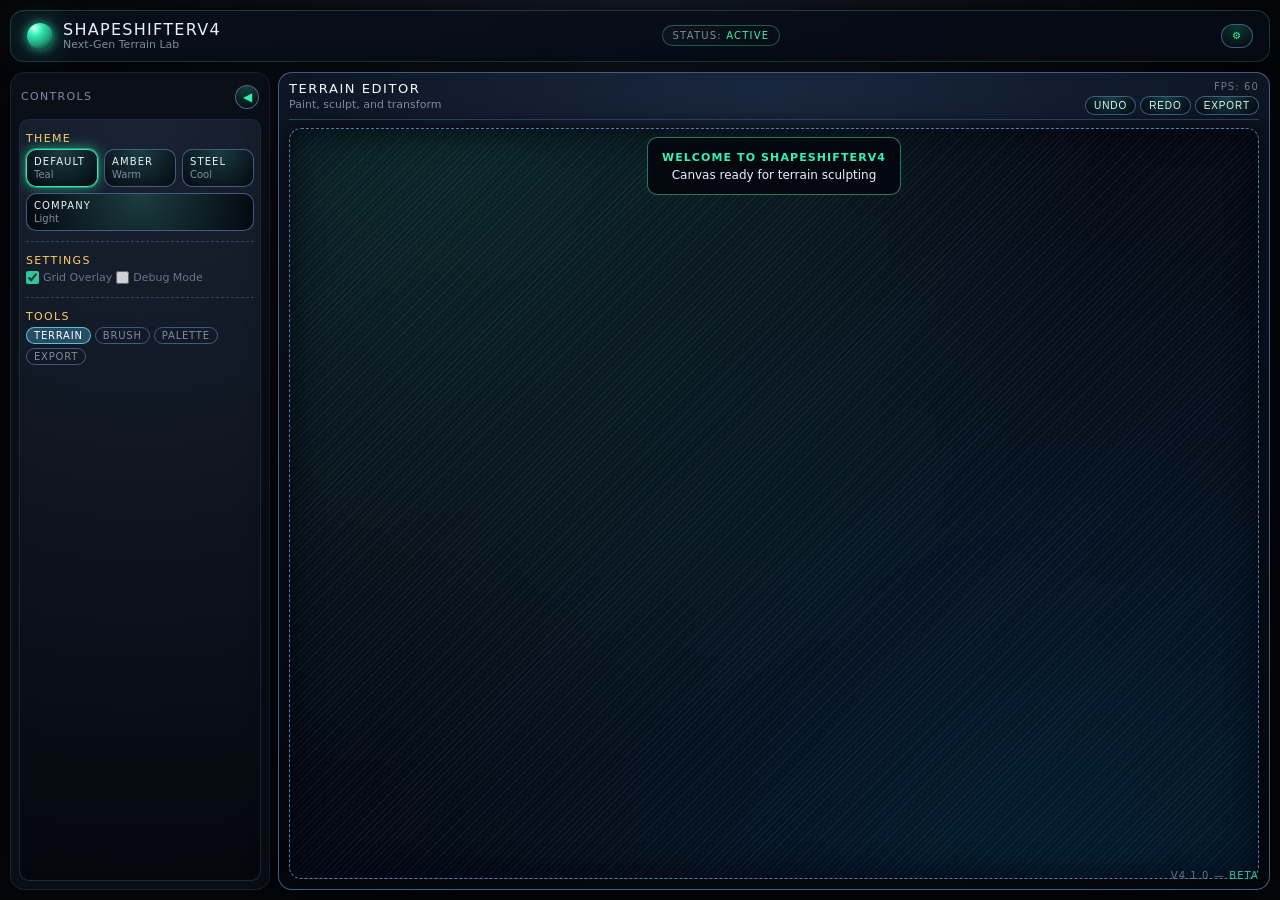
==== index.html @ 50416fc4 "refactor: break monolithic HTML into modular components" ====
<!DOCTYPE html>
<html lang="en">
<head>
  <meta charset="UTF-8">
  <title>ShapeShifterV4 – Next-Gen Terrain Lab</title>
  <meta name="viewport" content="width=device-width, initial-scale=1.0">

  <!-- Stylesheets -->
  <link rel="stylesheet" href="css/themes.css">
  <link rel="stylesheet" href="css/base.css">
  <link rel="stylesheet" href="css/layout.css">
  <link rel="stylesheet" href="css/header.css">
  <link rel="stylesheet" href="css/components.css">
  <link rel="stylesheet" href="css/sidebar.css">
  <link rel="stylesheet" href="css/forms.css">
  <link rel="stylesheet" href="css/center-panel.css">
  <link rel="stylesheet" href="css/cards.css">
</head>
<body>
  <div class="app-shell">
    <!-- Header -->
    <header class="app-header">
      <div class="header-left">
        <div class="header-orb"></div>
        <div class="header-title">
          <div class="header-title-main">ShapeShifterV4</div>
          <div class="header-title-sub">Next-Gen Terrain Lab</div>
        </div>
      </div>
      <div class="header-right">
        <div class="pill">Status: <span>ACTIVE</span></div>
      </div>
      <button class="header-settings-button" title="Settings">⚙</button>
    </header>

    <!-- Main Content -->
    <div class="main-layout">
      <!-- Sidebar -->
      <aside class="sidebar">
        <div class="sidebar-header">
          <div class="sidebar-title">CONTROLS</div>
          <button class="sidebar-toggle" title="Toggle sidebar">◀</button>
        </div>
        <div class="sidebar-body">
          <div class="sidebar-section">
            <div class="sidebar-section-title">Theme</div>
            <div class="theme-row">
              <div class="theme-tile active" data-theme="default">
                <div class="theme-name">Default</div>
                <div class="theme-desc">Teal</div>
              </div>
              <div class="theme-tile" data-theme="amber">
                <div class="theme-name">Amber</div>
                <div class="theme-desc">Warm</div>
              </div>
              <div class="theme-tile" data-theme="steel">
                <div class="theme-name">Steel</div>
                <div class="theme-desc">Cool</div>
              </div>
              <div class="theme-tile" data-theme="company">
                <div class="theme-name">Company</div>
                <div class="theme-desc">Light</div>
              </div>
            </div>
          </div>

          <div class="sidebar-section">
            <div class="sidebar-section-title">Settings</div>
            <label class="toggle">
              <input type="checkbox" checked>
              <span>Grid Overlay</span>
            </label>
            <label class="toggle">
              <input type="checkbox">
              <span>Debug Mode</span>
            </label>
          </div>

          <div class="sidebar-section">
            <div class="sidebar-section-title">Tools</div>
            <div class="chip-row">
              <div class="chip primary tool-chip active">terrain</div>
              <div class="chip tool-chip">brush</div>
              <div class="chip tool-chip">palette</div>
              <div class="chip tool-chip">export</div>
            </div>
          </div>
        </div>
      </aside>

      <!-- Center Panel -->
      <div class="center-panel">
        <div class="center-header">
          <div class="center-header-left">
            <div class="center-title">Terrain Editor</div>
            <div class="center-subtitle">Paint, sculpt, and transform</div>
          </div>
          <div class="center-header-right">
            <div class="center-meta">FPS: 60</div>
            <div class="center-toolbar">
              <button class="toolbar-button">Undo</button>
              <button class="toolbar-button">Redo</button>
              <button class="toolbar-button">Export</button>
            </div>
          </div>
        </div>
        <div class="center-body">
          <div class="center-placeholder active">
            <strong>Welcome to ShapeShifterV4</strong><br>
            Canvas ready for terrain sculpting
          </div>
        </div>
        <div class="center-overlay-caption">v4.1.0 — <span>BETA</span></div>
      </div>
    </div>
  </div>

  <!-- Scripts -->
  <script type="module" src="js/main.js"></script>
</body>
</html>
---- css/themes.css ----
:root {
  --bg-body-top: #151b26;
  --bg-body-bottom: #05060a;
  --bg-main: #05060a;
  --bg-panel: #0b0f18;
  --bg-panel-alt: #090d14;
  --accent: #35f2b3;
  --accent-soft: #1f9f7c;
  --accent-warning: #ffcc66;
  --text-main: #e6f1ff;
  --text-muted: #7d8ca0;
  --border-subtle: #1b2433;
  --shadow-soft: 0 0 24px rgba(0, 0, 0, 0.7);
  --radius-lg: 14px;
  --radius-md: 10px;
  --radius-pill: 999px;
  --font-main: system-ui, -apple-system, BlinkMacSystemFont, "Segoe UI", sans-serif;
}

body[data-theme="amber"] {
  --bg-body-top: #2b2010;
  --bg-body-bottom: #050302;
  --bg-main: #050303;
  --bg-panel: #160c05;
  --bg-panel-alt: #1e1107;
  --accent: #ffb347;
  --accent-soft: #cc8a3f;
  --accent-warning: #ffd27f;
  --text-main: #ffeede;
  --text-muted: #b8977a;
  --border-subtle: #3a2613;
  --font-main: "Courier New", monospace;
}

body[data-theme="steel"] {
  --bg-body-top: #101624;
  --bg-body-bottom: #04070b;
  --bg-main: #04070b;
  --bg-panel: #050911;
  --bg-panel-alt: #070c16;
  --accent: #7fd0ff;
  --accent-soft: #3a8bbd;
  --accent-warning: #b0e0ff;
  --text-main: #e3f3ff;
  --text-muted: #8aa0c0;
  --border-subtle: #27354b;
  --font-main: "Segoe UI", system-ui, -apple-system, BlinkMacSystemFont, sans-serif;
}

body[data-theme="company"] {
  --bg-body-top: #f7f9fc;
  --bg-body-bottom: #f2f6fb;
  --bg-main: #ffffff;
  --bg-panel: #f0f3f9;
  --bg-panel-alt: #e8edf5;
  --accent: #4aa3ff;
  --accent-soft: #8ec8ff;
  --accent-warning: #ff6b6b;
  --text-main: #1a1c22;
  --text-muted: #566273;
  --border-subtle: #cfd7e3;
  --font-main: "Segoe UI", Helvetica, Arial, sans-serif;
}
---- css/base.css ----
* {
  box-sizing: border-box;
  margin: 0;
  padding: 0;
}

html, body {
  height: 100%;
  width: 100%;
  background: radial-gradient(circle at top, var(--bg-body-top) 0, var(--bg-body-bottom) 55%);
  color: var(--text-main);
  font-family: var(--font-main);
  -webkit-font-smoothing: antialiased;
}

body {
  display: flex;
  align-items: stretch;
  justify-content: center;
}
---- css/layout.css ----
.app-shell {
  display: flex;
  flex-direction: column;
  width: 100%;
  height: 100%;
  padding: 10px;
  gap: 10px;
}

.main-layout {
  flex: 1 1 auto;
  display: flex;
  gap: 8px;
  min-height: 0;
}
---- css/header.css ----
.app-header {
  display: flex;
  align-items: center;
  justify-content: space-between;
  padding: 10px 16px;
  background: linear-gradient(135deg, rgba(10,16,28,0.96), rgba(6,10,19,0.96));
  border-radius: var(--radius-lg);
  border: 1px solid rgba(88, 255, 199, 0.2);
  box-shadow: var(--shadow-soft);
  backdrop-filter: blur(16px);
}

body[data-theme="company"] .app-header {
  background: linear-gradient(135deg, #ffffff, #f3f7fc);
  border-color: rgba(74, 163, 255, 0.4);
}

.header-left {
  display: flex;
  align-items: center;
  gap: 10px;
}

.header-orb {
  width: 26px;
  height: 26px;
  border-radius: 50%;
  background: radial-gradient(circle at 30% 20%, #d0fff5 0, var(--accent) 25%, var(--accent-soft) 60%, #02110c 100%);
  box-shadow:
    0 0 10px rgba(53, 242, 179, 0.7),
    0 0 30px rgba(53, 242, 179, 0.4);
}

body[data-theme="amber"] .header-orb {
  background: radial-gradient(circle at 30% 20%, #fff1d0 0, #ffb347 25%, #cc8a3f 60%, #2b1404 100%);
  box-shadow:
    0 0 10px rgba(255, 179, 71, 0.7),
    0 0 30px rgba(255, 179, 71, 0.4);
}

body[data-theme="steel"] .header-orb {
  background: radial-gradient(circle at 30% 20%, #e3f5ff 0, #7fd0ff 25%, #3a8bbd 60%, #020713 100%);
  box-shadow:
    0 0 10px rgba(127, 208, 255, 0.7),
    0 0 30px rgba(127, 208, 255, 0.4);
}

body[data-theme="company"] .header-orb {
  background: radial-gradient(circle at 30% 20%, #ffecec 0, #ff3b3b 28%, #b81421 60%, #53040a 100%);
  box-shadow:
    0 0 10px rgba(255, 59, 59, 0.8),
    0 0 26px rgba(74, 163, 255, 0.7);
}

.header-title {
  display: flex;
  flex-direction: column;
  line-height: 1.1;
}

.header-title-main {
  font-size: 16px;
  letter-spacing: 0.08em;
  text-transform: uppercase;
}

.header-title-sub {
  font-size: 11px;
  color: var(--text-muted);
}

.header-right {
  display: flex;
  align-items: center;
  gap: 10px;
  font-size: 11px;
  color: var(--text-muted);
}
---- css/components.css ----
.pill {
  padding: 4px 10px;
  border-radius: var(--radius-pill);
  border: 1px solid rgba(53, 242, 179, 0.35);
  background: linear-gradient(135deg, rgba(13, 22, 30, 0.9), rgba(8, 12, 20, 0.9));
  text-transform: uppercase;
  letter-spacing: 0.12em;
  font-size: 10px;
}

body[data-theme="company"] .pill {
  border-color: rgba(74, 163, 255, 0.6);
  background: linear-gradient(135deg, #f4f7fd, #e5ecf8);
}

.pill span {
  color: var(--accent);
}

.header-settings-button {
  width: 32px;
  height: 24px;
  border-radius: 999px;
  border: 1px solid rgba(72, 101, 146, 0.9);
  background: radial-gradient(circle at top, rgba(53,242,179,0.2), rgba(6,11,18,0.95));
  color: var(--accent);
  font-size: 10px;
  text-transform: uppercase;
  letter-spacing: 0.12em;
  cursor: pointer;
  display: inline-flex;
  align-items: center;
  justify-content: center;
  padding: 0;
  transition: all 0.15s ease-out;
}

body[data-theme="company"] .header-settings-button {
  border-color: rgba(74, 163, 255, 0.8);
  background: radial-gradient(circle at top, rgba(74,163,255,0.2), #ffffff);
}

.header-settings-button:hover {
  border-color: rgba(53, 242, 179, 0.9);
  box-shadow: 0 0 12px rgba(53, 242, 179, 0.5);
  color: var(--text-main);
}

body[data-theme="company"] .header-settings-button:hover {
  border-color: rgba(74, 163, 255, 1);
  box-shadow: 0 0 12px rgba(74, 163, 255, 0.7);
}

.tab-bar {
  display: flex;
  gap: 6px;
  padding: 4px 6px;
  border-radius: var(--radius-md);
  background: linear-gradient(90deg, rgba(7,11,20,0.95), rgba(5,7,13,0.95));
  border: 1px solid rgba(50, 78, 115, 0.7);
  box-shadow: 0 0 16px rgba(0, 0, 0, 0.55);
}

body[data-theme="company"] .tab-bar {
  background: linear-gradient(90deg, #f6f8fc, #e8edf7);
  border-color: rgba(207, 215, 227, 0.9);
}

.tab-button {
  position: relative;
  flex: 0 0 auto;
  min-width: 80px;
  padding: 6px 12px;
  border-radius: 999px;
  border: 1px solid transparent;
  background: transparent;
  color: var(--text-muted);
  font-size: 12px;
  letter-spacing: 0.09em;
  text-transform: uppercase;
  cursor: pointer;
  transition: all 0.15s ease-out;
}

.tab-button::before {
  content: "";
  position: absolute;
  inset: 0;
  border-radius: inherit;
  background: radial-gradient(circle at top, rgba(53,242,179,0.2), transparent 60%);
  opacity: 0;
  pointer-events: none;
  transition: opacity 0.18s ease-out;
}

.tab-button:hover::before {
  opacity: 1;
}

.tab-button:hover {
  color: var(--text-main);
  border-color: rgba(53, 242, 179, 0.4);
}

body[data-theme="company"] .tab-button:hover {
  border-color: rgba(74, 163, 255, 0.7);
}

.tab-button.active {
  background: radial-gradient(circle at 20% 0, rgba(53,242,179,0.28), rgba(4,9,16,0.9));
  border-color: rgba(53, 242, 179, 0.9);
  color: #eafffb;
  box-shadow:
    0 0 0 1px rgba(53, 242, 179, 0.35),
    0 0 14px rgba(53, 242, 179, 0.5);
}

body[data-theme="company"] .tab-button.active {
  background: radial-gradient(circle at 20% 0, rgba(74,163,255,0.22), #ffffff);
  border-color: rgba(74, 163, 255, 1);
  color: #123050;
  box-shadow:
    0 0 0 1px rgba(74, 163, 255, 0.5),
    0 0 12px rgba(74, 163, 255, 0.5);
}

.chip {
  padding: 2px 7px;
  border-radius: 999px;
  border: 1px solid rgba(70, 97, 142, 0.9);
  font-size: 10px;
  color: var(--text-muted);
  text-transform: uppercase;
  letter-spacing: 0.08em;
  cursor: default;
}

body[data-theme="company"] .chip {
  border-color: rgba(187, 198, 217, 0.9);
}

.chip.primary {
  border-color: rgba(53, 242, 179, 0.8);
  color: var(--accent);
}

.tool-chip.active {
  background: rgba(80, 200, 255, 0.30);
  border: 1px solid rgba(120, 240, 255, 0.7);
  color: #ffffff;
}

.chip-row {
  display: flex;
  flex-wrap: wrap;
  gap: 4px;
  margin-top: 4px;
}
---- css/sidebar.css ----
.sidebar {
  display: flex;
  flex-direction: column;
  background: linear-gradient(180deg, var(--bg-panel), var(--bg-panel-alt));
  border-radius: var(--radius-lg);
  border: 1px solid var(--border-subtle);
  box-shadow: var(--shadow-soft);
  padding: 8px;
  width: 260px;
  min-width: 200px;
  max-width: 360px;
  transition: width 0.22s ease-out, padding 0.22s ease-out;
  position: relative;
  overflow: hidden;
}

body[data-theme="company"] .sidebar {
  background: linear-gradient(180deg, #f5f7fc, #edf1f9);
  box-shadow: 0 0 22px rgba(0, 0, 0, 0.08);
}

.sidebar.collapsed {
  width: 36px;
  min-width: 36px;
  padding-left: 4px;
  padding-right: 4px;
}

.sidebar-header {
  display: flex;
  align-items: center;
  justify-content: space-between;
  gap: 6px;
  padding: 4px 2px 6px 2px;
}

.sidebar-title {
  font-size: 11px;
  letter-spacing: 0.12em;
  text-transform: uppercase;
  color: var(--text-muted);
  white-space: nowrap;
  overflow: hidden;
  text-overflow: ellipsis;
}

.sidebar-toggle {
  width: 24px;
  height: 24px;
  border-radius: 50%;
  border: 1px solid rgba(83, 108, 151, 0.9);
  background: radial-gradient(circle at top, rgba(53,242,179,0.25), rgba(6,11,18,0.95));
  color: var(--accent);
  font-size: 12px;
  cursor: pointer;
  display: flex;
  align-items: center;
  justify-content: center;
  padding: 0;
  flex-shrink: 0;
  transition: all 0.15s ease-out;
}

body[data-theme="company"] .sidebar-toggle {
  border-color: rgba(119, 144, 182, 0.9);
  background: radial-gradient(circle at top, rgba(74,163,255,0.25), #ffffff);
}

.sidebar-toggle:hover {
  border-color: rgba(53, 242, 179, 0.9);
  box-shadow: 0 0 12px rgba(53, 242, 179, 0.6);
}

body[data-theme="company"] .sidebar-toggle:hover {
  border-color: rgba(74, 163, 255, 1);
  box-shadow: 0 0 12px rgba(74, 163, 255, 0.6);
}

.sidebar.collapsed .sidebar-title {
  opacity: 0;
}

.sidebar-body {
  flex: 1 1 auto;
  margin-top: 4px;
  padding: 6px;
  border-radius: 10px;
  background: radial-gradient(circle at top, rgba(34, 46, 66, 0.65), rgba(4, 7, 13, 0.96));
  border: 1px solid rgba(30, 44, 66, 0.9);
  overflow: hidden auto;
  scrollbar-width: thin;
  scrollbar-color: var(--accent-soft) transparent;
  font-size: 12px;
}

body[data-theme="company"] .sidebar-body {
  background: radial-gradient(circle at top, rgba(255,255,255,0.95), #eef2f9);
  border-color: rgba(207, 215, 227, 0.9);
}

.sidebar.collapsed .sidebar-body {
  display: none;
}

.sidebar-section-title {
  font-size: 11px;
  text-transform: uppercase;
  letter-spacing: 0.12em;
  color: var(--accent-warning);
  margin-bottom: 4px;
}

.sidebar-section {
  padding: 6px 0 10px 0;
  border-bottom: 1px dashed rgba(64, 88, 126, 0.7);
  margin-bottom: 6px;
}

body[data-theme="company"] .sidebar-section {
  border-bottom-color: rgba(199, 208, 224, 0.9);
}

.sidebar-section:last-child {
  border-bottom: none;
  margin-bottom: 0;
}

.sidebar-note {
  font-size: 11px;
  color: var(--text-muted);
  line-height: 1.35;
}
---- css/forms.css ----
.field-label {
  display: block;
  font-size: 11px;
  color: var(--text-muted);
  margin-top: 6px;
  margin-bottom: 2px;
}

.field-input,
.field-input-auth,
.field-select {
  width: 100%;
  padding: 4px 6px;
  border-radius: 6px;
  border: 1px solid rgba(70, 97, 142, 0.9);
  background: rgba(3, 7, 13, 0.9);
  color: var(--text-main);
  font-size: 12px;
  outline: none;
}

body[data-theme="company"] .field-input,
body[data-theme="company"] .field-input-auth,
body[data-theme="company"] .field-select {
  background: #ffffff;
  border-color: rgba(187, 198, 217, 0.9);
  color: #1a1c22;
}

.field-input::placeholder,
.field-input-auth::placeholder {
  color: rgba(125, 140, 160, 0.7);
}

.btn-ghost {
  display: inline-flex;
  align-items: center;
  justify-content: center;
  padding: 4px 8px;
  border-radius: 8px;
  border: 1px dashed rgba(75, 104, 151, 0.9);
  background: transparent;
  color: var(--text-muted);
  font-size: 11px;
  cursor: pointer;
  margin-top: 4px;
  transition: all 0.15s ease-out;
}

body[data-theme="company"] .btn-ghost {
  border-color: rgba(187, 198, 217, 0.9);
  background: rgba(255,255,255,0.8);
}

.btn-ghost span {
  color: var(--accent);
  margin-right: 4px;
}

.btn-ghost:hover {
  border-style: solid;
  border-color: rgba(53, 242, 179, 0.9);
  color: var(--text-main);
  box-shadow: 0 0 10px rgba(53, 242, 179, 0.4);
}

body[data-theme="company"] .btn-ghost:hover {
  border-color: rgba(74, 163, 255, 1);
  box-shadow: 0 0 10px rgba(74, 163, 255, 0.35);
}

.btn-primary-auth {
  padding: 5px 14px;
  border-radius: 999px;
  border: 1px solid rgba(53, 242, 179, 0.9);
  background: radial-gradient(circle at top, rgba(53,242,179,0.4), rgba(3,8,15,0.95));
  color: #eafffb;
  font-size: 11px;
  text-transform: uppercase;
  letter-spacing: 0.12em;
  cursor: pointer;
  transition: all 0.15s ease-out;
}

body[data-theme="company"] .btn-primary-auth {
  border-color: rgba(74, 163, 255, 0.95);
  background: linear-gradient(135deg, #4aa3ff, #2c7cd6);
  color: #ffffff;
  box-shadow: 0 0 10px rgba(74, 163, 255, 0.5);
}

.btn-primary-auth:hover {
  box-shadow: 0 0 12px rgba(53, 242, 179, 0.7);
}

body[data-theme="company"] .btn-primary-auth:hover {
  box-shadow: 0 0 14px rgba(74, 163, 255, 0.75);
}

.auth-secondary {
  font-size: 10px;
  color: var(--text-muted);
}

.auth-secondary span {
  color: var(--accent);
}

.auth-tab-row {
  display: inline-flex;
  border-radius: 999px;
  border: 1px solid rgba(72, 101, 146, 0.9);
  padding: 2px;
  margin-bottom: 10px;
  background: rgba(4, 8, 15, 0.9);
}

body[data-theme="company"] .auth-tab-row {
  background: #f4f7fd;
  border-color: rgba(187, 198, 217, 0.9);
}

.auth-tab {
  min-width: 80px;
  padding: 4px 10px;
  border-radius: 999px;
  border: none;
  background: transparent;
  font-size: 11px;
  color: var(--text-muted);
  text-transform: uppercase;
  letter-spacing: 0.12em;
  cursor: pointer;
  transition: all 0.15s ease-out;
}

.auth-tab.active {
  background: radial-gradient(circle at top, rgba(53,242,179,0.22), rgba(3,8,15,0.95));
  color: var(--text-main);
}

body[data-theme="company"] .auth-tab.active {
  background: radial-gradient(circle at top, rgba(74,163,255,0.26), #ffffff);
  color: #142031;
  box-shadow: 0 0 6px rgba(74, 163, 255, 0.4);
}

.auth-form {
  margin-top: 6px;
}

.auth-row {
  margin-bottom: 6px;
}

.auth-actions {
  margin-top: 8px;
  display: flex;
  align-items: center;
  justify-content: space-between;
  gap: 8px;
  flex-wrap: wrap;
}

.setting-inline {
  display: flex;
  align-items: center;
  justify-content: space-between;
  gap: 6px;
  margin-top: 4px;
}

.toggle {
  display: inline-flex;
  align-items: center;
  gap: 4px;
  font-size: 11px;
  color: var(--text-muted);
  opacity: 0.8;
}

.toggle input {
  accent-color: var(--accent);
}

.slider-row {
  margin-top: 4px;
}

.slider-label {
  display: flex;
  align-items: baseline;
  justify-content: space-between;
  font-size: 11px;
  color: var(--text-muted);
  margin-bottom: 2px;
}

.slider-value {
  font-size: 11px;
  color: var(--accent);
}

.slider-input {
  width: 100%;
}
---- css/center-panel.css ----
.center-panel {
  flex: 1 1 auto;
  min-width: 0;
  background: radial-gradient(circle at top, rgba(26, 41, 66, 0.9), rgba(4, 7, 13, 0.98));
  border-radius: var(--radius-lg);
  border: 1px solid rgba(72, 101, 146, 0.9);
  box-shadow: 0 0 28px rgba(0, 0, 0, 0.85);
  display: flex;
  flex-direction: column;
  padding: 8px 10px 10px 10px;
  position: relative;
  overflow: hidden;
}

body[data-theme="company"] .center-panel {
  background: radial-gradient(circle at top, #ffffff, #edf1f9);
  border-color: rgba(197, 207, 224, 0.95);
  box-shadow: 0 0 18px rgba(0, 0, 0, 0.1);
}

.center-header {
  display: flex;
  align-items: flex-start;
  justify-content: space-between;
  gap: 10px;
  padding-bottom: 4px;
  border-bottom: 1px solid rgba(61, 89, 135, 0.75);
}

body[data-theme="company"] .center-header {
  border-bottom-color: rgba(197, 207, 224, 0.9);
}

.center-header-left {
  display: flex;
  flex-direction: column;
  gap: 2px;
}

.center-header-right {
  display: flex;
  flex-direction: column;
  align-items: flex-end;
  gap: 4px;
  min-width: 0;
}

.center-title {
  font-size: 13px;
  letter-spacing: 0.12em;
  text-transform: uppercase;
  color: #e9fffb;
}

body[data-theme="company"] .center-title {
  color: #142031;
}

.center-subtitle {
  font-size: 11px;
  color: var(--text-muted);
}

.center-meta {
  font-size: 10px;
  color: var(--text-muted);
  text-transform: uppercase;
  letter-spacing: 0.11em;
  opacity: 0.85;
}

.center-toolbar {
  display: flex;
  flex-wrap: wrap;
  gap: 4px;
  justify-content: flex-end;
}

.toolbar-button {
  padding: 3px 8px;
  border-radius: 999px;
  border: 1px solid rgba(72, 101, 146, 0.9);
  background: radial-gradient(circle at top, rgba(53,242,179,0.18), rgba(3,8,15,0.95));
  color: var(--text-main);
  font-size: 10px;
  text-transform: uppercase;
  letter-spacing: 0.09em;
  cursor: pointer;
  transition: all 0.15s ease-out;
}

body[data-theme="company"] .toolbar-button {
  border-color: rgba(187, 198, 217, 0.9);
  background: radial-gradient(circle at top, rgba(74,163,255,0.12), #ffffff);
  color: #142031;
}

.toolbar-button:hover {
  border-color: rgba(53, 242, 179, 0.95);
  box-shadow: 0 0 10px rgba(53, 242, 179, 0.55);
}

body[data-theme="company"] .toolbar-button:hover {
  border-color: rgba(74,163,255,1);
  box-shadow: 0 0 10px rgba(74, 163, 255, 0.6);
}

.center-body {
  flex: 1 1 auto;
  margin-top: 8px;
  border-radius: 12px;
  border: 1px dashed rgba(93, 132, 189, 0.9);
  background:
    radial-gradient(circle at 15% 0, rgba(53, 242, 179, 0.12), transparent 60%),
    radial-gradient(circle at 80% 100%, rgba(0, 170, 255, 0.12), transparent 65%),
    repeating-linear-gradient(
      135deg,
      rgba(17, 24, 40, 0.9),
      rgba(17, 24, 40, 0.9) 1px,
      rgba(6, 9, 18, 0.9) 1px,
      rgba(6, 9, 18, 0.9) 4px
    );
  box-shadow:
    inset 0 0 30px rgba(2, 6, 15, 0.9),
    0 0 22px rgba(0, 0, 0, 0.8);
  display: flex;
  align-items: flex-start;
  justify-content: center;
  position: relative;
  overflow-y: auto;
  overflow-x: hidden;
}

body[data-theme="company"] .center-body {
  border-color: rgba(197, 207, 224, 0.9);
  background:
    radial-gradient(circle at 15% 0, rgba(74, 163, 255, 0.15), transparent 60%),
    radial-gradient(circle at 80% 100%, rgba(255, 107, 107, 0.13), transparent 65%),
    linear-gradient(135deg, #f7f9fd, #edf1f9);
  box-shadow:
    inset 0 0 10px rgba(255, 255, 255, 0.5),
    0 0 12px rgba(0, 0, 0, 0.08);
}

.center-placeholder {
  text-align: center;
  max-width: 600px;
  padding: 10px 14px;
  border-radius: 10px;
  background: rgba(4, 8, 15, 0.95);
  border: 1px solid rgba(88, 255, 199, 0.45);
  color: var(--text-main);
  font-size: 12px;
  line-height: 1.5;
  display: none;
  margin: 8px 0 14px 0;
}

body[data-theme="company"] .center-placeholder {
  background: #ffffff;
  border-color: rgba(197, 207, 224, 0.9);
}

.center-placeholder strong {
  color: var(--accent);
  text-transform: uppercase;
  letter-spacing: 0.1em;
  font-size: 11px;
}

.center-placeholder.active {
  display: block;
}

.center-overlay-caption {
  position: absolute;
  bottom: 8px;
  right: 10px;
  font-size: 10px;
  color: var(--text-muted);
  text-transform: uppercase;
  letter-spacing: 0.11em;
  opacity: 0.8;
}

.center-overlay-caption span {
  color: var(--accent);
}
---- css/cards.css ----
.home-auth-card {
  text-align: left;
  max-width: 420px;
  width: 100%;
  padding: 18px 18px 16px 18px;
  border-radius: 12px;
  background: rgba(4, 8, 15, 0.96);
  border: 1px solid rgba(88, 255, 199, 0.45);
  box-shadow:
    0 0 16px rgba(0, 0, 0, 0.8),
    inset 0 0 18px rgba(0, 0, 0, 0.7);
}

body[data-theme="company"] .home-auth-card {
  background: #ffffff;
  border-color: rgba(197, 207, 224, 0.95);
  box-shadow:
    0 0 10px rgba(0, 0, 0, 0.06),
    0 0 4px rgba(255, 255, 255, 0.6);
}

.home-logo-text {
  font-size: 22px;
  letter-spacing: 0.16em;
  text-transform: uppercase;
}

.home-logo-text span {
  color: var(--accent);
}

.home-subline {
  font-size: 11px;
  color: var(--text-muted);
  margin-bottom: 10px;
}

.terrain-card {
  text-align: left;
  max-width: 540px;
  width: 100%;
  padding: 14px 16px 12px 16px;
  border-radius: 12px;
  background: rgba(4, 8, 15, 0.96);
  border: 1px solid rgba(88, 255, 199, 0.45);
  box-shadow:
    0 0 16px rgba(0, 0, 0, 0.8),
    inset 0 0 18px rgba(0, 0, 0, 0.7);
}

body[data-theme="company"] .terrain-card {
  background: #ffffff;
  border-color: rgba(197, 207, 224, 0.95);
  box-shadow:
    0 0 10px rgba(0, 0, 0, 0.06),
    0 0 4px rgba(255, 255, 255, 0.6);
}

.theme-row {
  display: flex;
  gap: 6px;
  margin-top: 4px;
  flex-wrap: wrap;
}

.theme-tile {
  flex: 1 1 0;
  display: flex;
  flex-direction: column;
  align-items: flex-start;
  justify-content: space-between;
  padding: 6px 7px;
  border-radius: 10px;
  border: 1px solid rgba(72, 101, 146, 0.9);
  background: radial-gradient(circle at top, rgba(53,242,179,0.14), rgba(4,8,15,0.95));
  cursor: pointer;
  font-size: 10px;
  text-align: left;
  transition: all 0.15s ease-out;
}

body[data-theme="company"] .theme-tile {
  border-color: rgba(187, 198, 217, 0.9);
  background: radial-gradient(circle at top, rgba(74,163,255,0.08), #ffffff);
}

.theme-tile:hover {
  border-color: var(--accent);
  box-shadow: 0 0 10px rgba(0, 0, 0, 0.7);
}

body[data-theme="company"] .theme-tile:hover {
  box-shadow: 0 0 10px rgba(74, 163, 255, 0.25);
}

.theme-tile.active {
  border-color: rgba(53, 242, 179, 0.95);
  box-shadow:
    0 0 0 1px rgba(53, 242, 179, 0.4),
    0 0 14px rgba(53, 242, 179, 0.6);
}

body[data-theme="company"] .theme-tile.active {
  border-color: rgba(74, 163, 255, 1);
  box-shadow:
    0 0 0 1px rgba(74, 163, 255, 0.6),
    0 0 14px rgba(74, 163, 255, 0.5);
}

.theme-name {
  text-transform: uppercase;
  letter-spacing: 0.11em;
  margin-bottom: 2px;
}

.theme-desc {
  font-size: 10px;
  color: var(--text-muted);
}
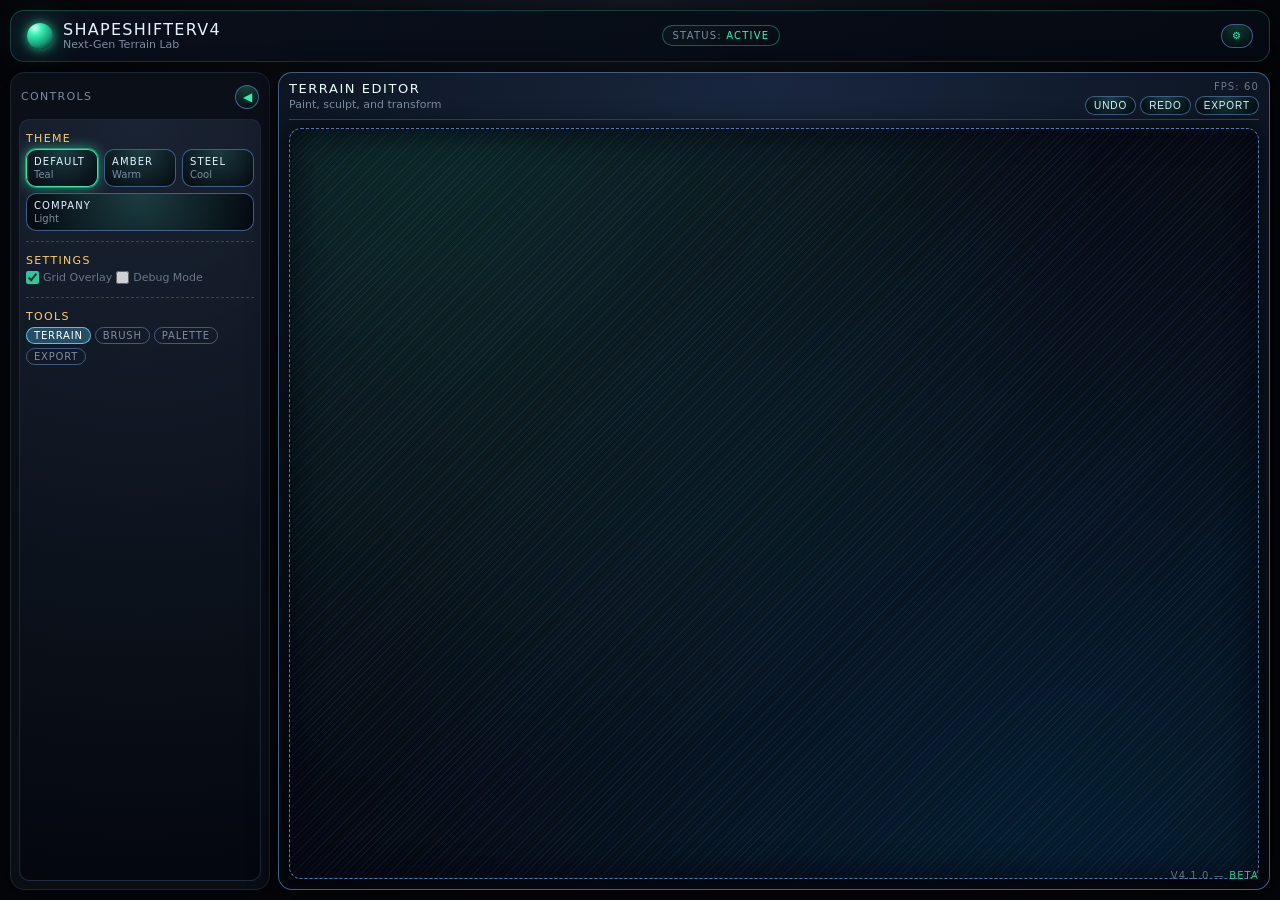
==== commit 6493aa69: "Update index.html for 3D canvas integration" ====
--- a/index.html
+++ b/index.html
@@ -15,6 +15,15 @@
   <link rel="stylesheet" href="css/forms.css">
   <link rel="stylesheet" href="css/center-panel.css">
   <link rel="stylesheet" href="css/cards.css">
+
+  <style>
+    /* Canvas styling */
+    .center-body canvas {
+      display: block;
+      width: 100% !important;
+      height: 100% !important;
+    }
+  </style>
 </head>
 <body>
   <div class="app-shell">
@@ -105,10 +114,6 @@
           </div>
         </div>
         <div class="center-body">
-          <div class="center-placeholder active">
-            <strong>Welcome to ShapeShifterV4</strong><br>
-            Canvas ready for terrain sculpting
-          </div>
         </div>
         <div class="center-overlay-caption">v4.1.0 — <span>BETA</span></div>
       </div>
